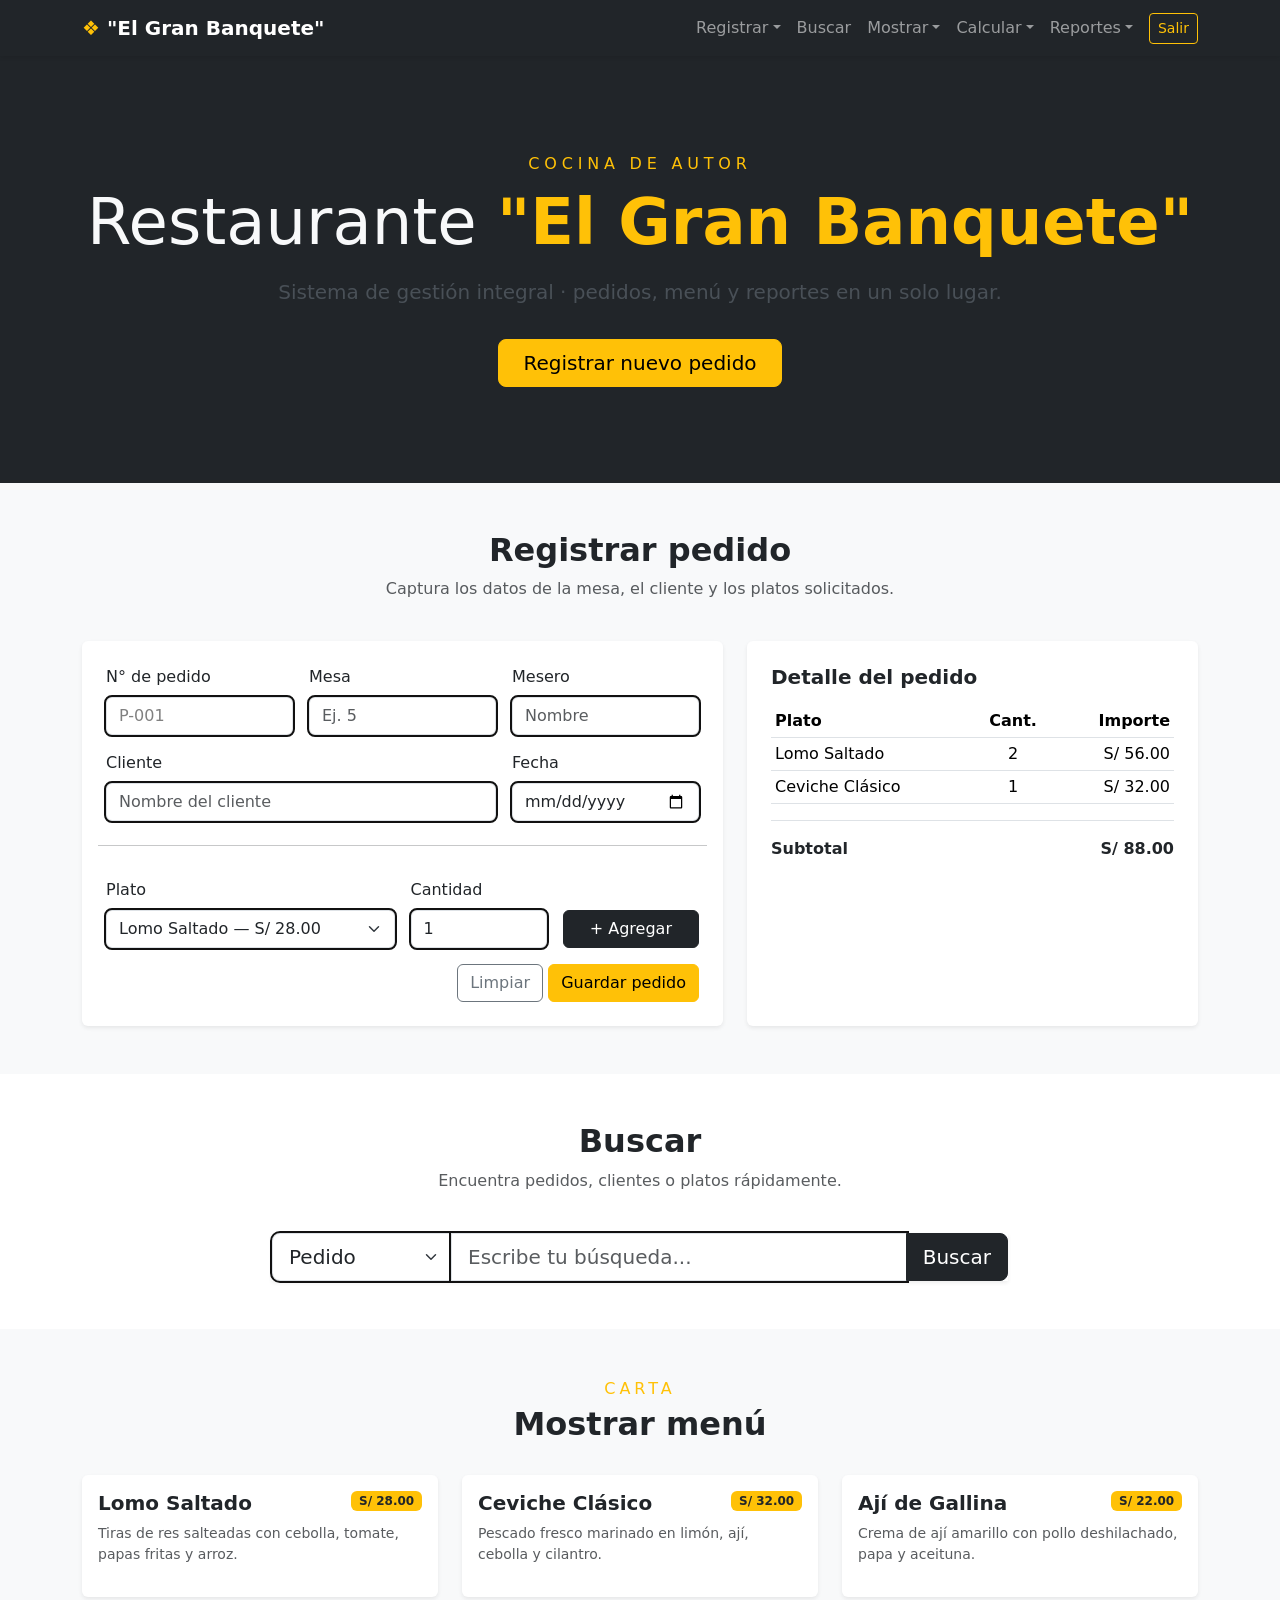
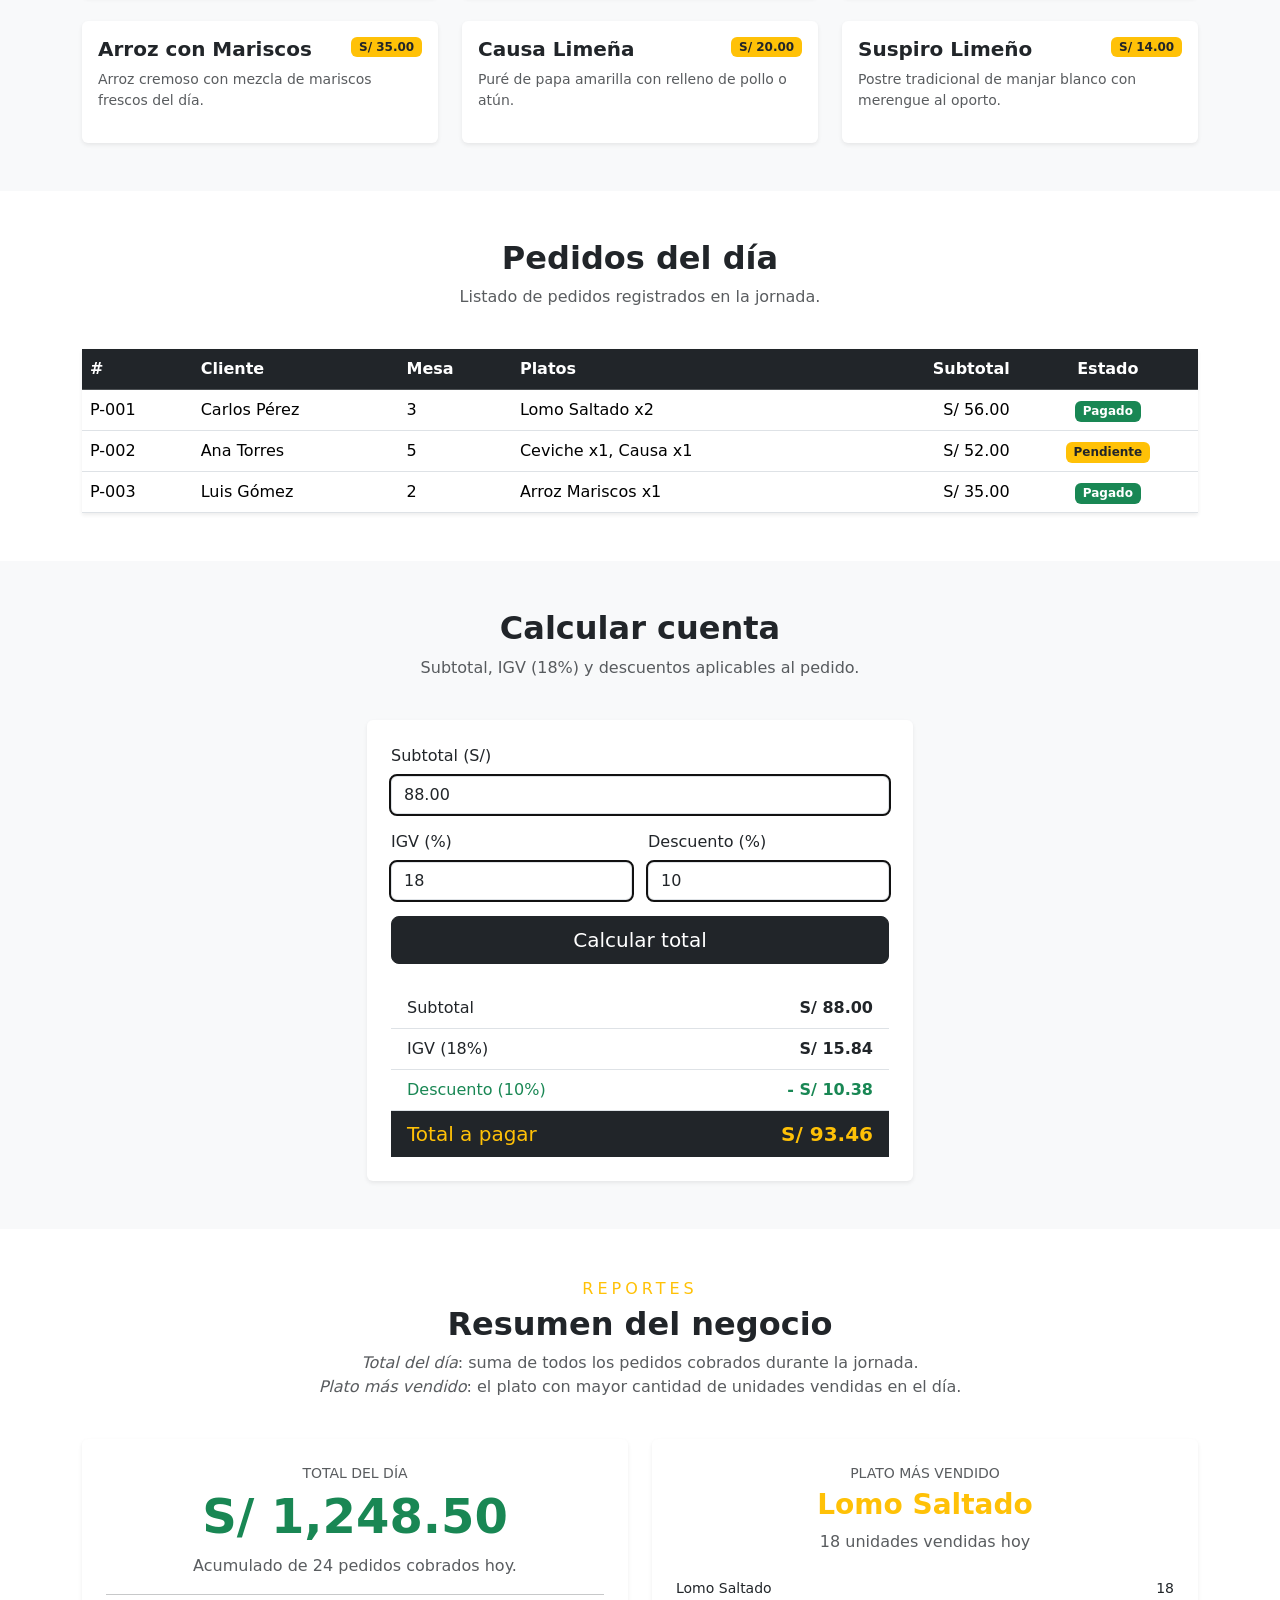
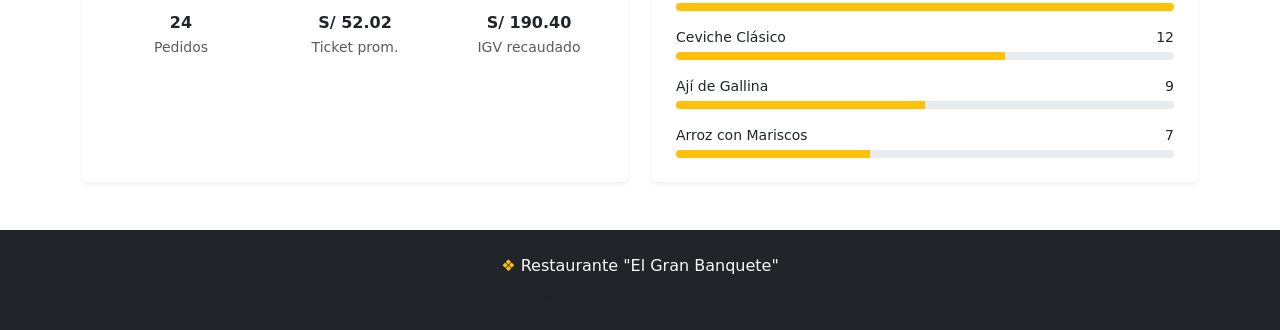
==== MainMenu/mainMenu.html @ 1d8148b4 "Main Menu" ====
<!doctype html>
<html lang="es">
<head>
  <link href="https://cdn.jsdelivr.net/npm/bootstrap@5.3.8/dist/css/bootstrap.min.css" rel="stylesheet" integrity="sha384-sRIl4kxILFvY47J16cr9ZwB07vP4J8+LH7qKQnuqkuIAvNWLzeN8tE5YBujZqJLB" crossorigin="anonymous">
  <script src="https://cdn.jsdelivr.net/npm/bootstrap@5.3.8/dist/js/bootstrap.bundle.min.js" integrity="sha384-FKyoEForCGlyvwx9Hj09JcYn3nv7wiPVlz7YYwJrWVcXK/BmnVDxM+D2scQbITxI" crossorigin="anonymous"></script>
  <meta charset="utf-8">
  <meta name="viewport" content="width=device-width, initial-scale=1">
  <title>Restaurante "El Gran Banquete" — Sistema de Gestión</title>
  <meta name="description" content="Sistema elegante de gestión para restaurante: pedidos, menú, subtotales, IGV, descuentos y reportes.">

  <link rel="stylesheet" href="styles.css">
</head>
<body>

  <!-- =========================================================
       NAVBAR PRINCIPAL — Menú con las 6 opciones del enunciado:
       Registrar · Buscar · Mostrar · Calcular · Reportes · Salir
       ========================================================= -->
  <nav class="navbar navbar-expand-lg navbar-dark bg-dark shadow-sm fixed-top">
    <div class="container">
      <a class="navbar-brand fw-bold" href="#inicio">
        <span class="text-warning">&#10070;</span> "El Gran Banquete"
      </a>
      <button class="navbar-toggler" type="button" data-bs-toggle="collapse" data-bs-target="#mainNav">
        <span class="navbar-toggler-icon"></span>
      </button>

      <div class="collapse navbar-collapse" id="mainNav">
        <ul class="navbar-nav ms-auto align-items-lg-center">

          <!-- 1. REGISTRAR -->
          <li class="nav-item dropdown">
            <a class="nav-link dropdown-toggle" href="#" data-bs-toggle="dropdown">Registrar</a>
            <ul class="dropdown-menu dropdown-menu-end">
              <li><a class="dropdown-item" href="#registrar-pedido">Registrar pedido</a></li>
              <li><a class="dropdown-item" href="#registrar-cliente">Registrar cliente</a></li>
              <li><a class="dropdown-item" href="#registrar-plato">Registrar plato</a></li>
            </ul>
          </li>

          <!-- 2. BUSCAR -->
          <li class="nav-item">
            <a class="nav-link" href="#buscar">Buscar</a>
          </li>

          <!-- 3. MOSTRAR -->
          <li class="nav-item dropdown">
            <a class="nav-link dropdown-toggle" href="#" data-bs-toggle="dropdown">Mostrar</a>
            <ul class="dropdown-menu dropdown-menu-end">
              <li><a class="dropdown-item" href="#menu">Mostrar menú</a></li>
              <li><a class="dropdown-item" href="#pedidos">Mostrar pedidos</a></li>
            </ul>
          </li>

          <!-- 4. CALCULAR -->
          <li class="nav-item dropdown">
            <a class="nav-link dropdown-toggle" href="#" data-bs-toggle="dropdown">Calcular</a>
            <ul class="dropdown-menu dropdown-menu-end">
              <li><a class="dropdown-item" href="#calcular">Subtotal</a></li>
              <li><a class="dropdown-item" href="#calcular">Aplicar IGV (18%)</a></li>
              <li><a class="dropdown-item" href="#calcular">Aplicar descuento</a></li>
            </ul>
          </li>

          <!-- 5. REPORTES -->
          <li class="nav-item dropdown">
            <a class="nav-link dropdown-toggle" href="#" data-bs-toggle="dropdown">Reportes</a>
            <ul class="dropdown-menu dropdown-menu-end">
              <li><a class="dropdown-item" href="#total-dia">Total del día</a></li>
              <li><a class="dropdown-item" href="#plato-vendido">Plato más vendido</a></li>
            </ul>
          </li>

          <!-- 6. SALIR -->
          <li class="nav-item ms-lg-2">
            <a class="btn btn-outline-warning btn-sm" href="#" data-bs-toggle="modal" data-bs-target="#modalSalir">Salir</a>
          </li>
        </ul>
      </div>
    </div>
  </nav>


  <!-- =========================================================
       HERO / PORTADA
       ========================================================= -->
  <header id="inicio" class="bg-dark text-light text-center py-5" style="margin-top:56px;">
    <div class="container py-5">
      <p class="text-warning text-uppercase mb-2" style="letter-spacing:.3em;">Cocina de autor</p>
      <h1 class="display-3 fw-light">Restaurante <span class="fw-bold text-warning">"El Gran Banquete"</span></h1>
      <p class="lead text-light-emphasis mt-3">Sistema de gestión integral · pedidos, menú y reportes en un solo lugar.</p>
      <a href="#registrar-pedido" class="btn btn-warning btn-lg mt-3 px-4">Registrar nuevo pedido</a>
    </div>
  </header>


  <!-- =========================================================
       MÓDULO: REGISTRAR PEDIDO
       ========================================================= -->
  <section id="registrar-pedido" class="py-5 bg-light">
    <div class="container">
      <div class="row mb-4">
        <div class="col-lg-8 mx-auto text-center">
          <h2 class="fw-bold">Registrar pedido</h2>
          <p class="text-muted">Captura los datos de la mesa, el cliente y los platos solicitados.</p>
        </div>
      </div>

      <div class="row g-4">
        <div class="col-lg-7">
          <div class="card shadow-sm border-0">
            <div class="card-body p-4">
              <form class="row g-3">
                <div class="col-md-4">
                  <label class="form-label">N° de pedido</label>
                  <input type="text" class="form-control" style="color:rgb(128, 128, 128)" value="P-001" readonly>
                </div>
                <div class="col-md-4">
                  <label class="form-label">Mesa</label>
                  <input type="number" class="form-control" placeholder="Ej. 5">
                </div>
                <div class="col-md-4">
                  <label class="form-label">Mesero</label>
                  <input type="text" class="form-control" placeholder="Nombre">
                </div>
                <div class="col-md-8">
                  <label class="form-label">Cliente</label>
                  <input type="text" class="form-control" placeholder="Nombre del cliente">
                </div>
                <div class="col-md-4">
                  <label class="form-label">Fecha</label>
                  <input type="date" class="form-control">
                </div>

                <hr class="mt-4">

                <div class="col-md-6">
                  <label class="form-label">Plato</label>
                  <select class="form-select">
                    <option>Lomo Saltado — S/ 28.00</option>
                    <option>Ají de Gallina — S/ 22.00</option>
                    <option>Ceviche Clásico — S/ 32.00</option>
                    <option>Arroz con Mariscos — S/ 35.00</option>
                  </select>
                </div>
                <div class="col-md-3">
                  <label class="form-label">Cantidad</label>
                  <input type="number" class="form-control" value="1" min="1">
                </div>
                <div class="col-md-3 d-flex align-items-end">
                  <button type="button" class="btn btn-dark w-100">+ Agregar</button>
                </div>

                <div class="col-12 text-end mt-3">
                  <button type="reset" class="btn btn-outline-secondary">Limpiar</button>
                  <button type="submit" class="btn btn-warning">Guardar pedido</button>
                </div>
              </form>
            </div>
          </div>
        </div>

        <div class="col-lg-5">
          <div class="card shadow-sm border-0 h-100">
            <div class="card-body p-4">
              <h5 class="fw-bold mb-3">Detalle del pedido</h5>
              <table class="table table-sm align-middle">
                <thead>
                  <tr><th>Plato</th><th class="text-center">Cant.</th><th class="text-end">Importe</th></tr>
                </thead>
                <tbody>
                  <tr><td>Lomo Saltado</td><td class="text-center">2</td><td class="text-end">S/ 56.00</td></tr>
                  <tr><td>Ceviche Clásico</td><td class="text-center">1</td><td class="text-end">S/ 32.00</td></tr>
                </tbody>
              </table>
              <div class="d-flex justify-content-between border-top pt-3">
                <span class="fw-semibold">Subtotal</span>
                <span class="fw-bold">S/ 88.00</span>
              </div>
            </div>
          </div>
        </div>
      </div>
    </div>
  </section>


  <!-- =========================================================
       MÓDULO: BUSCAR
       ========================================================= -->
  <section id="buscar" class="py-5">
    <div class="container">
      <div class="row mb-4">
        <div class="col-lg-8 mx-auto text-center">
          <h2 class="fw-bold">Buscar</h2>
          <p class="text-muted">Encuentra pedidos, clientes o platos rápidamente.</p>
        </div>
      </div>

      <div class="row justify-content-center">
        <div class="col-lg-8">
          <div class="input-group input-group-lg shadow-sm">
            <select class="form-select" style="max-width:180px;">
              <option>Pedido</option>
              <option>Cliente</option>
              <option>Plato</option>
            </select>
            <input type="text" class="form-control" placeholder="Escribe tu búsqueda...">
            <button class="btn btn-dark">Buscar</button>
          </div>
        </div>
      </div>
    </div>
  </section>


  <!-- =========================================================
       MÓDULO: MOSTRAR MENÚ
       ========================================================= -->
  <section id="menu" class="py-5 bg-light">
    <div class="container">
      <div class="row mb-4">
        <div class="col-lg-8 mx-auto text-center">
          <p class="text-warning text-uppercase mb-1" style="letter-spacing:.25em;">Carta</p>
          <h2 class="fw-bold">Mostrar menú</h2>
        </div>
      </div>

      <div class="row g-4">
        <div class="col-md-6 col-lg-4">
          <div class="card border-0 shadow-sm h-100">
            <div class="card-body">
              <div class="d-flex justify-content-between">
                <h5 class="fw-bold">Lomo Saltado</h5>
                <span class="badge bg-warning text-dark align-self-start">S/ 28.00</span>
              </div>
              <p class="text-muted small">Tiras de res salteadas con cebolla, tomate, papas fritas y arroz.</p>
            </div>
          </div>
        </div>
        <div class="col-md-6 col-lg-4">
          <div class="card border-0 shadow-sm h-100">
            <div class="card-body">
              <div class="d-flex justify-content-between">
                <h5 class="fw-bold">Ceviche Clásico</h5>
                <span class="badge bg-warning text-dark align-self-start">S/ 32.00</span>
              </div>
              <p class="text-muted small">Pescado fresco marinado en limón, ají, cebolla y cilantro.</p>
            </div>
          </div>
        </div>
        <div class="col-md-6 col-lg-4">
          <div class="card border-0 shadow-sm h-100">
            <div class="card-body">
              <div class="d-flex justify-content-between">
                <h5 class="fw-bold">Ají de Gallina</h5>
                <span class="badge bg-warning text-dark align-self-start">S/ 22.00</span>
              </div>
              <p class="text-muted small">Crema de ají amarillo con pollo deshilachado, papa y aceituna.</p>
            </div>
          </div>
        </div>
        <div class="col-md-6 col-lg-4">
          <div class="card border-0 shadow-sm h-100">
            <div class="card-body">
              <div class="d-flex justify-content-between">
                <h5 class="fw-bold">Arroz con Mariscos</h5>
                <span class="badge bg-warning text-dark align-self-start">S/ 35.00</span>
              </div>
              <p class="text-muted small">Arroz cremoso con mezcla de mariscos frescos del día.</p>
            </div>
          </div>
        </div>
        <div class="col-md-6 col-lg-4">
          <div class="card border-0 shadow-sm h-100">
            <div class="card-body">
              <div class="d-flex justify-content-between">
                <h5 class="fw-bold">Causa Limeña</h5>
                <span class="badge bg-warning text-dark align-self-start">S/ 20.00</span>
              </div>
              <p class="text-muted small">Puré de papa amarilla con relleno de pollo o atún.</p>
            </div>
          </div>
        </div>
        <div class="col-md-6 col-lg-4">
          <div class="card border-0 shadow-sm h-100">
            <div class="card-body">
              <div class="d-flex justify-content-between">
                <h5 class="fw-bold">Suspiro Limeño</h5>
                <span class="badge bg-warning text-dark align-self-start">S/ 14.00</span>
              </div>
              <p class="text-muted small">Postre tradicional de manjar blanco con merengue al oporto.</p>
            </div>
          </div>
        </div>
      </div>
    </div>
  </section>


  <!-- =========================================================
       MÓDULO: MOSTRAR PEDIDOS DEL DÍA
       ========================================================= -->
  <section id="pedidos" class="py-5">
    <div class="container">
      <div class="row mb-4">
        <div class="col-lg-8 mx-auto text-center">
          <h2 class="fw-bold">Pedidos del día</h2>
          <p class="text-muted">Listado de pedidos registrados en la jornada.</p>
        </div>
      </div>

      <div class="table-responsive shadow-sm">
        <table class="table table-hover align-middle bg-white mb-0">
          <thead class="table-dark">
            <tr>
              <th>#</th><th>Cliente</th><th>Mesa</th><th>Platos</th>
              <th class="text-end">Subtotal</th><th class="text-center">Estado</th>
            </tr>
          </thead>
          <tbody>
            <tr><td>P-001</td><td>Carlos Pérez</td><td>3</td><td>Lomo Saltado x2</td><td class="text-end">S/ 56.00</td><td class="text-center"><span class="badge bg-success">Pagado</span></td></tr>
            <tr><td>P-002</td><td>Ana Torres</td><td>5</td><td>Ceviche x1, Causa x1</td><td class="text-end">S/ 52.00</td><td class="text-center"><span class="badge bg-warning text-dark">Pendiente</span></td></tr>
            <tr><td>P-003</td><td>Luis Gómez</td><td>2</td><td>Arroz Mariscos x1</td><td class="text-end">S/ 35.00</td><td class="text-center"><span class="badge bg-success">Pagado</span></td></tr>
          </tbody>
        </table>
      </div>
    </div>
  </section>


  <!-- =========================================================
       MÓDULO: CALCULAR (subtotal, IGV, descuento, total)
       ========================================================= -->
  <section id="calcular" class="py-5 bg-light">
    <div class="container">
      <div class="row mb-4">
        <div class="col-lg-8 mx-auto text-center">
          <h2 class="fw-bold">Calcular cuenta</h2>
          <p class="text-muted">Subtotal, IGV (18%) y descuentos aplicables al pedido.</p>
        </div>
      </div>

      <div class="row justify-content-center">
        <div class="col-lg-6">
          <div class="card border-0 shadow-sm">
            <div class="card-body p-4">
              <form class="row g-3">
                <div class="col-12">
                  <label class="form-label">Subtotal (S/)</label>
                  <input type="number" class="form-control" value="88.00" step="0.01">
                </div>
                <div class="col-md-6">
                  <label class="form-label">IGV (%)</label>
                  <input type="number" class="form-control" value="18">
                </div>
                <div class="col-md-6">
                  <label class="form-label">Descuento (%)</label>
                  <input type="number" class="form-control" value="10">
                </div>
                <div class="col-12 d-grid">
                  <button type="button" class="btn btn-dark btn-lg">Calcular total</button>
                </div>
              </form>

              <ul class="list-group list-group-flush mt-4">
                <li class="list-group-item d-flex justify-content-between"><span>Subtotal</span><strong>S/ 88.00</strong></li>
                <li class="list-group-item d-flex justify-content-between"><span>IGV (18%)</span><strong>S/ 15.84</strong></li>
                <li class="list-group-item d-flex justify-content-between text-success"><span>Descuento (10%)</span><strong>- S/ 10.38</strong></li>
                <li class="list-group-item d-flex justify-content-between bg-dark text-warning fs-5"><span>Total a pagar</span><strong>S/ 93.46</strong></li>
              </ul>
            </div>
          </div>
        </div>
      </div>
    </div>
  </section>


  <!-- =========================================================
       MÓDULO: REPORTES — Total del día y Plato más vendido
       (lo que el profe pidió y no entendías bien)
       ========================================================= -->
  <section id="reportes" class="py-5">
    <div class="container">
      <div class="row mb-4">
        <div class="col-lg-8 mx-auto text-center">
          <p class="text-warning text-uppercase mb-1" style="letter-spacing:.25em;">Reportes</p>
          <h2 class="fw-bold">Resumen del negocio</h2>
          <p class="text-muted">
            <em>Total del día</em>: suma de todos los pedidos cobrados durante la jornada.<br>
            <em>Plato más vendido</em>: el plato con mayor cantidad de unidades vendidas en el día.
          </p>
        </div>
      </div>

      <div class="row g-4">
        <!-- TOTAL DEL DÍA -->
        <div id="total-dia" class="col-md-6">
          <div class="card border-0 shadow-sm h-100">
            <div class="card-body p-4 text-center">
              <p class="text-uppercase text-muted small mb-1">Total del día</p>
              <h2 class="display-5 fw-bold text-success">S/ 1,248.50</h2>
              <p class="text-muted">Acumulado de 24 pedidos cobrados hoy.</p>
              <hr>
              <div class="row text-center">
                <div class="col"><div class="fw-bold">24</div><small class="text-muted">Pedidos</small></div>
                <div class="col"><div class="fw-bold">S/ 52.02</div><small class="text-muted">Ticket prom.</small></div>
                <div class="col"><div class="fw-bold">S/ 190.40</div><small class="text-muted">IGV recaudado</small></div>
              </div>
            </div>
          </div>
        </div>

        <!-- PLATO MÁS VENDIDO -->
        <div id="plato-vendido" class="col-md-6">
          <div class="card border-0 shadow-sm h-100">
            <div class="card-body p-4">
              <p class="text-uppercase text-muted small mb-1 text-center">Plato más vendido</p>
              <h3 class="fw-bold text-center text-warning">Lomo Saltado</h3>
              <p class="text-center text-muted">18 unidades vendidas hoy</p>

              <p class="small mb-1 mt-4">Lomo Saltado <span class="float-end">18</span></p>
              <div class="progress mb-3" style="height:8px;"><div class="progress-bar bg-warning" style="width:100%"></div></div>

              <p class="small mb-1">Ceviche Clásico <span class="float-end">12</span></p>
              <div class="progress mb-3" style="height:8px;"><div class="progress-bar bg-warning" style="width:66%"></div></div>

              <p class="small mb-1">Ají de Gallina <span class="float-end">9</span></p>
              <div class="progress mb-3" style="height:8px;"><div class="progress-bar bg-warning" style="width:50%"></div></div>

              <p class="small mb-1">Arroz con Mariscos <span class="float-end">7</span></p>
              <div class="progress" style="height:8px;"><div class="progress-bar bg-warning" style="width:39%"></div></div>
            </div>
          </div>
        </div>
      </div>
    </div>
  </section>


  <!-- =========================================================
       MODAL: SALIR
       ========================================================= -->
  <div class="modal fade" id="modalSalir" tabindex="-1">
    <div class="modal-dialog modal-dialog-centered">
      <div class="modal-content">
        <div class="modal-header">
          <h5 class="modal-title">Cerrar sesión</h5>
          <button type="button" class="btn-close" data-bs-dismiss="modal"></button>
        </div>
        <div class="modal-body">¿Estás seguro de que deseas salir del sistema?</div>
        <div class="modal-footer">
          <button type="button" class="btn btn-secondary" data-bs-dismiss="modal">Cancelar</button>
          <button type="button" class="btn btn-warning">Salir</button>
        </div>
      </div>
    </div>
  </div>


  <!-- =========================================================
       FOOTER
       ========================================================= -->
  <footer class="bg-dark text-light py-4 text-center">
    <div class="container">
      <p class="mb-1"><span class="text-warning">&#10070;</span> Restaurante "El Gran Banquete"</p>
      <small class="text-muted">Sistema de gestión &copy; 2026 — Todos los derechos reservados.</small>
    </div>
  </footer>

</body>
</html>
---- MainMenu/styles.css ----
input, select {
    outline: 2px solid #111;
    
}
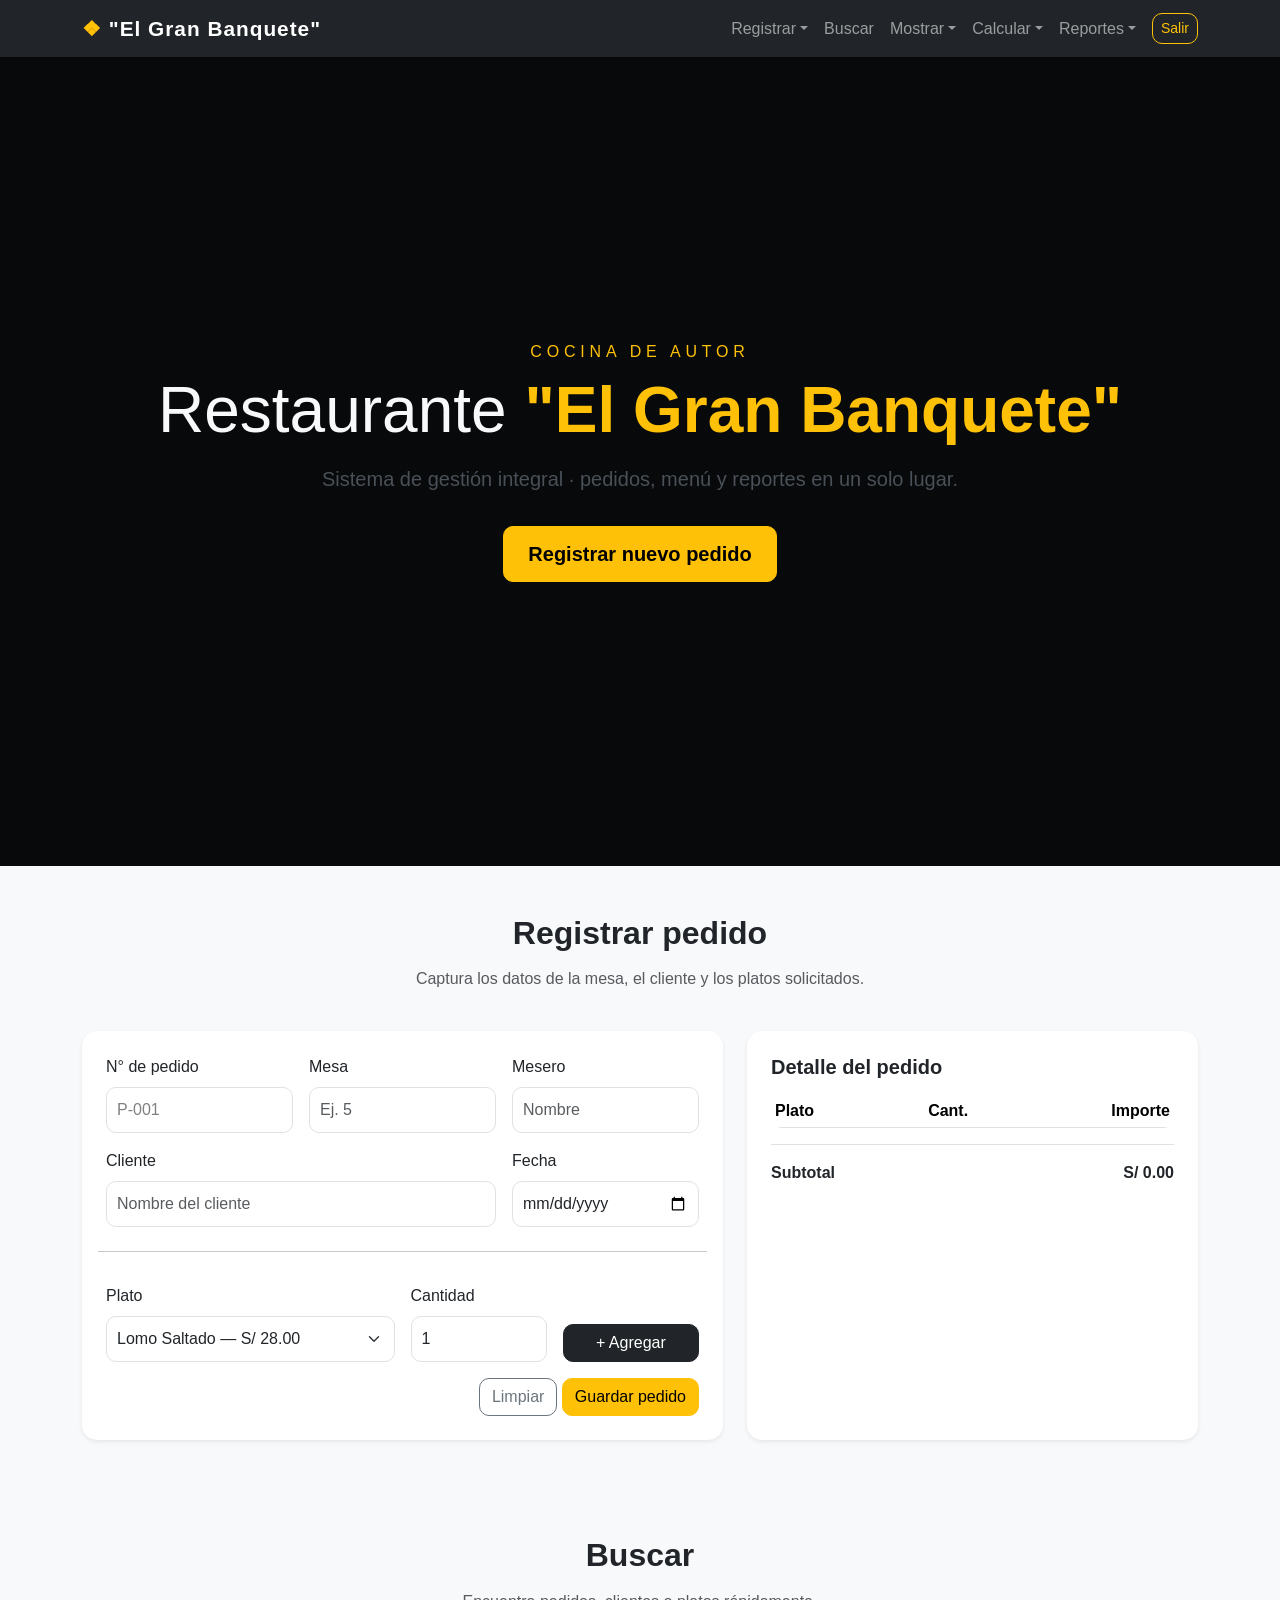
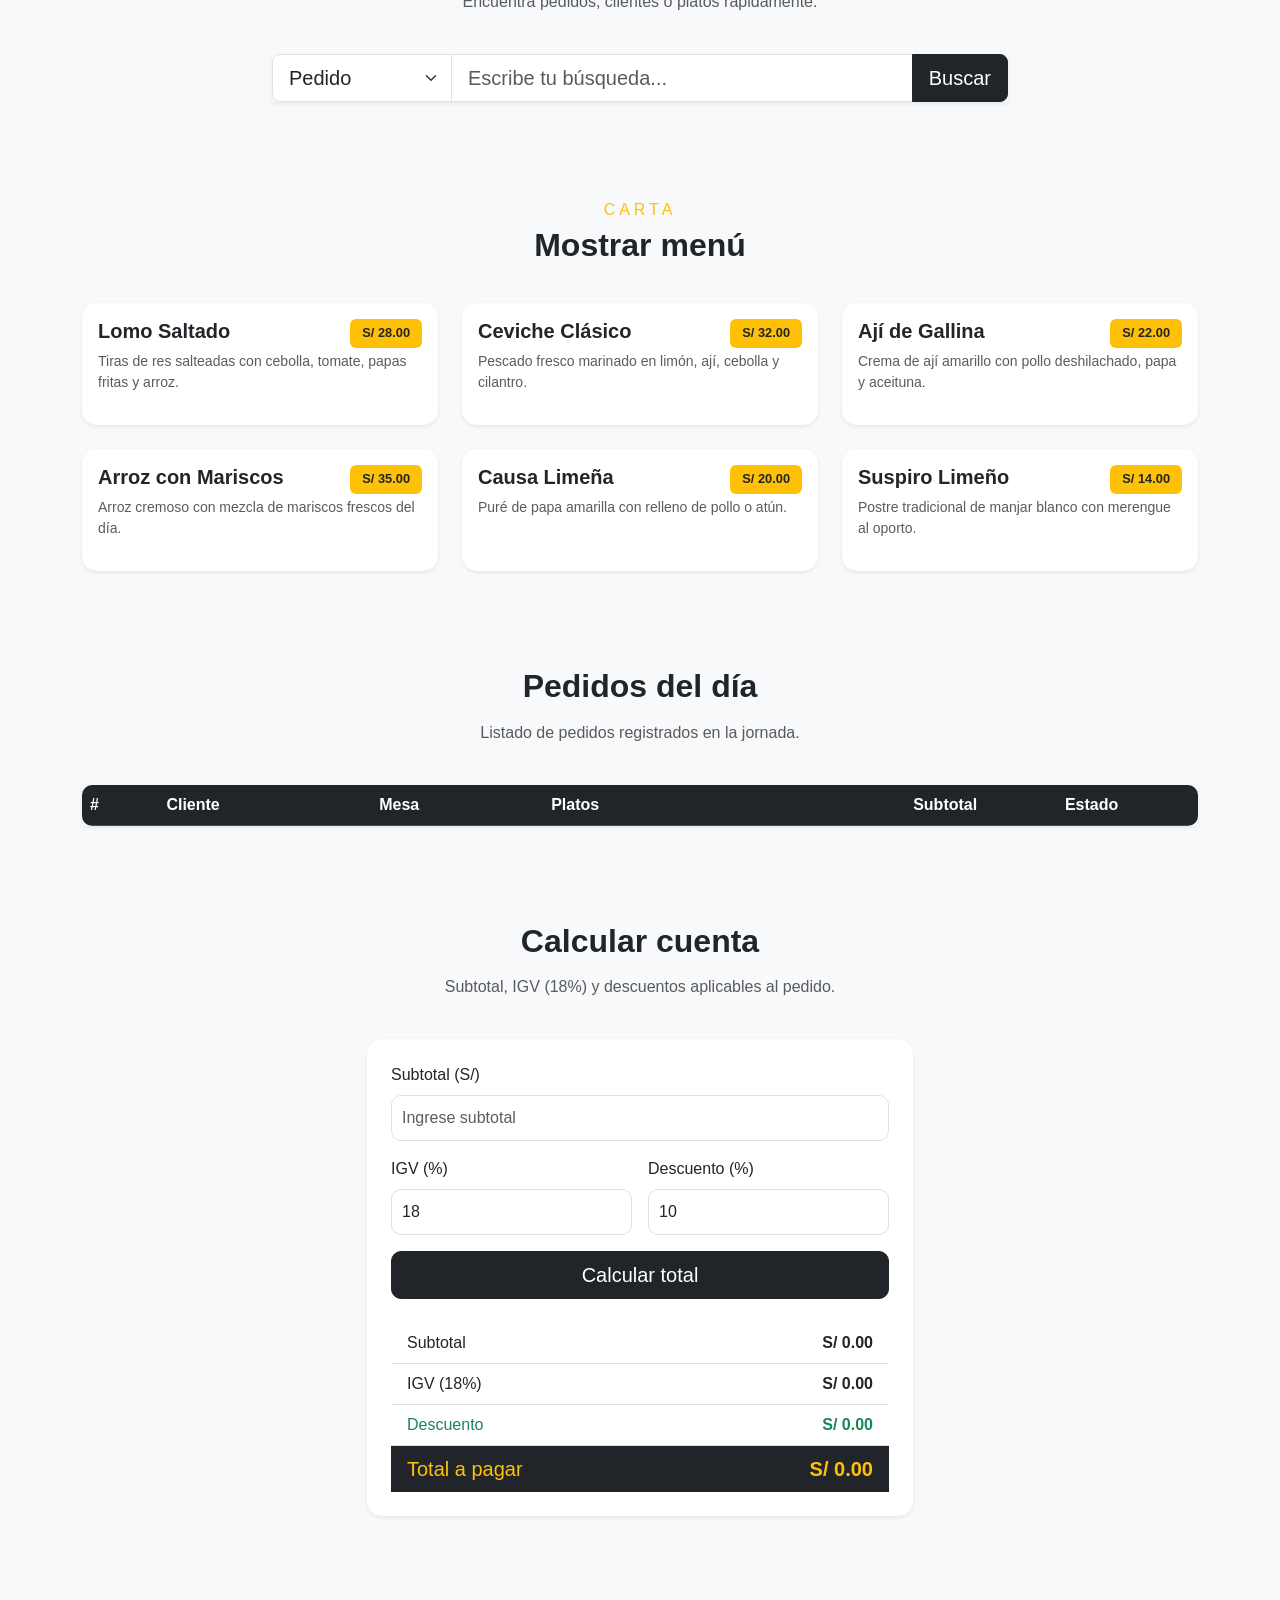
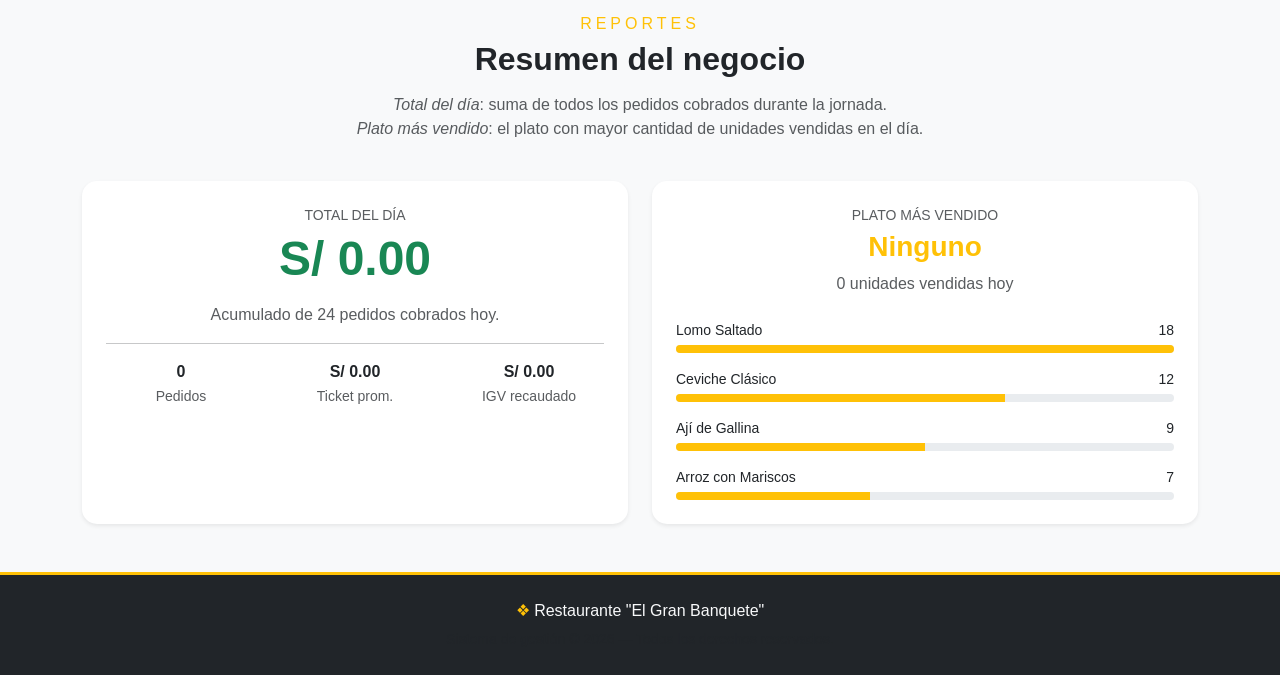
==== commit 5b9b038c: "js funcional (primera parte)" ====
--- a/MainMenu/mainMenu.html
+++ b/MainMenu/mainMenu.html
@@ -1,15 +1,21 @@
 <!doctype html>
 <html lang="es">
+
 <head>
-  <link href="https://cdn.jsdelivr.net/npm/bootstrap@5.3.8/dist/css/bootstrap.min.css" rel="stylesheet" integrity="sha384-sRIl4kxILFvY47J16cr9ZwB07vP4J8+LH7qKQnuqkuIAvNWLzeN8tE5YBujZqJLB" crossorigin="anonymous">
-  <script src="https://cdn.jsdelivr.net/npm/bootstrap@5.3.8/dist/js/bootstrap.bundle.min.js" integrity="sha384-FKyoEForCGlyvwx9Hj09JcYn3nv7wiPVlz7YYwJrWVcXK/BmnVDxM+D2scQbITxI" crossorigin="anonymous"></script>
+  <link href="https://cdn.jsdelivr.net/npm/bootstrap@5.3.8/dist/css/bootstrap.min.css" rel="stylesheet"
+    integrity="sha384-sRIl4kxILFvY47J16cr9ZwB07vP4J8+LH7qKQnuqkuIAvNWLzeN8tE5YBujZqJLB" crossorigin="anonymous">
+  <script src="https://cdn.jsdelivr.net/npm/bootstrap@5.3.8/dist/js/bootstrap.bundle.min.js"
+    integrity="sha384-FKyoEForCGlyvwx9Hj09JcYn3nv7wiPVlz7YYwJrWVcXK/BmnVDxM+D2scQbITxI"
+    crossorigin="anonymous"></script>
   <meta charset="utf-8">
   <meta name="viewport" content="width=device-width, initial-scale=1">
   <title>Restaurante "El Gran Banquete" — Sistema de Gestión</title>
-  <meta name="description" content="Sistema elegante de gestión para restaurante: pedidos, menú, subtotales, IGV, descuentos y reportes.">
+  <meta name="description"
+    content="Sistema elegante de gestión para restaurante: pedidos, menú, subtotales, IGV, descuentos y reportes.">
 
   <link rel="stylesheet" href="styles.css">
 </head>
+
 <body>
 
   <!-- =========================================================
@@ -73,7 +79,8 @@
 
           <!-- 6. SALIR -->
           <li class="nav-item ms-lg-2">
-            <a class="btn btn-outline-warning btn-sm" href="#" data-bs-toggle="modal" data-bs-target="#modalSalir">Salir</a>
+            <a class="btn btn-outline-warning btn-sm" href="#" data-bs-toggle="modal"
+              data-bs-target="#modalSalir">Salir</a>
           </li>
         </ul>
       </div>
@@ -84,11 +91,12 @@
   <!-- =========================================================
        HERO / PORTADA
        ========================================================= -->
-  <header id="inicio" class="bg-dark text-light text-center py-5" style="margin-top:56px;">
+  <header id="inicio" class="hero-section bg-dark text-light text-center py-5">
     <div class="container py-5">
-      <p class="text-warning text-uppercase mb-2" style="letter-spacing:.3em;">Cocina de autor</p>
+      <p class="text-warning text-uppercase mb-2 titulo-separado">Cocina de autor</p>
       <h1 class="display-3 fw-light">Restaurante <span class="fw-bold text-warning">"El Gran Banquete"</span></h1>
-      <p class="lead text-light-emphasis mt-3">Sistema de gestión integral · pedidos, menú y reportes en un solo lugar.</p>
+      <p class="lead text-light-emphasis mt-3">Sistema de gestión integral · pedidos, menú y reportes en un solo lugar.
+      </p>
       <a href="#registrar-pedido" class="btn btn-warning btn-lg mt-3 px-4">Registrar nuevo pedido</a>
     </div>
   </header>
@@ -113,11 +121,11 @@
               <form class="row g-3">
                 <div class="col-md-4">
                   <label class="form-label">N° de pedido</label>
-                  <input type="text" class="form-control" style="color:rgb(128, 128, 128)" value="P-001" readonly>
+                  <input type="text" class="form-control pedido-color" value="P-001" readonly>
                 </div>
                 <div class="col-md-4">
                   <label class="form-label">Mesa</label>
-                  <input type="number" class="form-control" placeholder="Ej. 5">
+                  <input type="number" id="mesa" class="form-control" placeholder="Ej. 5">
                 </div>
                 <div class="col-md-4">
                   <label class="form-label">Mesero</label>
@@ -125,7 +133,7 @@
                 </div>
                 <div class="col-md-8">
                   <label class="form-label">Cliente</label>
-                  <input type="text" class="form-control" placeholder="Nombre del cliente">
+                  <input type="text" class="form-control" id="cliente" placeholder="Nombre del cliente">
                 </div>
                 <div class="col-md-4">
                   <label class="form-label">Fecha</label>
@@ -136,24 +144,26 @@
 
                 <div class="col-md-6">
                   <label class="form-label">Plato</label>
-                  <select class="form-select">
-                    <option>Lomo Saltado — S/ 28.00</option>
-                    <option>Ají de Gallina — S/ 22.00</option>
-                    <option>Ceviche Clásico — S/ 32.00</option>
-                    <option>Arroz con Mariscos — S/ 35.00</option>
+                  <select class="form-select" id="plato">
+                    <option value="Lomo Saltado">Lomo Saltado — S/ 28.00</option>
+                    <option value="Ají de Gallina">Ají de Gallina — S/ 22.00</option>
+                    <option value="Ceviche Clásico">Ceviche Clásico — S/ 32.00</option>
+                    <option value="Arroz con Mariscos">Arroz con Mariscos — S/ 35.00</option>
                   </select>
                 </div>
                 <div class="col-md-3">
                   <label class="form-label">Cantidad</label>
-                  <input type="number" class="form-control" value="1" min="1">
+                  <input type="number" class="form-control" id="cantidad" value="1" min="1">
                 </div>
                 <div class="col-md-3 d-flex align-items-end">
-                  <button type="button" class="btn btn-dark w-100">+ Agregar</button>
+                  <button type="button" id="btnAgregar" class="btn btn-dark w-100">
+                    + Agregar
+                  </button>
                 </div>
 
                 <div class="col-12 text-end mt-3">
                   <button type="reset" class="btn btn-outline-secondary">Limpiar</button>
-                  <button type="submit" class="btn btn-warning">Guardar pedido</button>
+                  <button type="button" id="btnGuardar" class="btn btn-warning">Guardar pedido</button>
                 </div>
               </form>
             </div>
@@ -166,16 +176,19 @@
               <h5 class="fw-bold mb-3">Detalle del pedido</h5>
               <table class="table table-sm align-middle">
                 <thead>
-                  <tr><th>Plato</th><th class="text-center">Cant.</th><th class="text-end">Importe</th></tr>
+                  <tr>
+                    <th>Plato</th>
+                    <th class="text-center">Cant.</th>
+                    <th class="text-end">Importe</th>
+                  </tr>
                 </thead>
-                <tbody>
-                  <tr><td>Lomo Saltado</td><td class="text-center">2</td><td class="text-end">S/ 56.00</td></tr>
-                  <tr><td>Ceviche Clásico</td><td class="text-center">1</td><td class="text-end">S/ 32.00</td></tr>
+                <tbody id="detallePedido">
+
                 </tbody>
               </table>
               <div class="d-flex justify-content-between border-top pt-3">
                 <span class="fw-semibold">Subtotal</span>
-                <span class="fw-bold">S/ 88.00</span>
+                <span class="fw-bold" id="subtotalDetalle">S/ 0.00</span>
               </div>
             </div>
           </div>
@@ -200,13 +213,18 @@
       <div class="row justify-content-center">
         <div class="col-lg-8">
           <div class="input-group input-group-lg shadow-sm">
-            <select class="form-select" style="max-width:180px;">
-              <option>Pedido</option>
-              <option>Cliente</option>
-              <option>Plato</option>
+
+            <select class="form-select busqueda-select" id="tipoBusqueda">
+              <option value="Pedido">Pedido</option>
+              <option value="Cliente">Cliente</option>
+              <option value="Plato">Plato</option>
             </select>
-            <input type="text" class="form-control" placeholder="Escribe tu búsqueda...">
-            <button class="btn btn-dark">Buscar</button>
+
+            <input type="text" class="form-control" id="inputBuscar" placeholder="Escribe tu búsqueda...">
+
+            <button class="btn btn-dark" id="btnBuscar">
+              Buscar
+            </button>
           </div>
         </div>
       </div>
@@ -221,7 +239,7 @@
     <div class="container">
       <div class="row mb-4">
         <div class="col-lg-8 mx-auto text-center">
-          <p class="text-warning text-uppercase mb-1" style="letter-spacing:.25em;">Carta</p>
+          <p class="text-warning text-uppercase mb-1 reporte-spacing">Carta</p>
           <h2 class="fw-bold">Mostrar menú</h2>
         </div>
       </div>
@@ -314,14 +332,16 @@
         <table class="table table-hover align-middle bg-white mb-0">
           <thead class="table-dark">
             <tr>
-              <th>#</th><th>Cliente</th><th>Mesa</th><th>Platos</th>
-              <th class="text-end">Subtotal</th><th class="text-center">Estado</th>
+              <th>#</th>
+              <th>Cliente</th>
+              <th>Mesa</th>
+              <th>Platos</th>
+              <th class="text-end">Subtotal</th>
+              <th class="text-center">Estado</th>
             </tr>
           </thead>
-          <tbody>
-            <tr><td>P-001</td><td>Carlos Pérez</td><td>3</td><td>Lomo Saltado x2</td><td class="text-end">S/ 56.00</td><td class="text-center"><span class="badge bg-success">Pagado</span></td></tr>
-            <tr><td>P-002</td><td>Ana Torres</td><td>5</td><td>Ceviche x1, Causa x1</td><td class="text-end">S/ 52.00</td><td class="text-center"><span class="badge bg-warning text-dark">Pendiente</span></td></tr>
-            <tr><td>P-003</td><td>Luis Gómez</td><td>2</td><td>Arroz Mariscos x1</td><td class="text-end">S/ 35.00</td><td class="text-center"><span class="badge bg-success">Pagado</span></td></tr>
+          <tbody id="tablaPedidos">
+
           </tbody>
         </table>
       </div>
@@ -346,28 +366,72 @@
           <div class="card border-0 shadow-sm">
             <div class="card-body p-4">
               <form class="row g-3">
+
                 <div class="col-12">
                   <label class="form-label">Subtotal (S/)</label>
-                  <input type="number" class="form-control" value="88.00" step="0.01">
-                </div>
+
+                  <input type="number" class="form-control" id="subtotalInput" placeholder="Ingrese subtotal"
+                    step="0.01">
+                </div>
+
                 <div class="col-md-6">
                   <label class="form-label">IGV (%)</label>
-                  <input type="number" class="form-control" value="18">
-                </div>
+
+                  <input type="number" class="form-control" id="igvInput" value="18" readonly>
+                </div>
+
                 <div class="col-md-6">
                   <label class="form-label">Descuento (%)</label>
-                  <input type="number" class="form-control" value="10">
-                </div>
+
+                  <input type="number" class="form-control" id="descuentoInput" value="10" min="0" max="100" step="1">
+                </div>
+
                 <div class="col-12 d-grid">
-                  <button type="button" class="btn btn-dark btn-lg">Calcular total</button>
-                </div>
+                  <button type="button" class="btn btn-dark btn-lg" id="btnCalcular">
+
+                    Calcular total
+
+                  </button>
+                </div>
+
               </form>
 
               <ul class="list-group list-group-flush mt-4">
-                <li class="list-group-item d-flex justify-content-between"><span>Subtotal</span><strong>S/ 88.00</strong></li>
-                <li class="list-group-item d-flex justify-content-between"><span>IGV (18%)</span><strong>S/ 15.84</strong></li>
-                <li class="list-group-item d-flex justify-content-between text-success"><span>Descuento (10%)</span><strong>- S/ 10.38</strong></li>
-                <li class="list-group-item d-flex justify-content-between bg-dark text-warning fs-5"><span>Total a pagar</span><strong>S/ 93.46</strong></li>
+
+                <li class="list-group-item d-flex justify-content-between">
+                  <span>Subtotal</span>
+
+                  <strong id="resultadoSubtotal">
+                    S/ 0.00
+                  </strong>
+                </li>
+
+                <li class="list-group-item d-flex justify-content-between">
+                  <span>IGV (18%)</span>
+
+                  <strong id="resultadoIGV">
+                    S/ 0.00
+                  </strong>
+                </li>
+
+                <li class="list-group-item d-flex justify-content-between text-success">
+                  <span>Descuento</span>
+
+                  <strong id="resultadoDescuento">
+                    S/ 0.00
+                  </strong>
+                </li>
+
+                <li class="list-group-item d-flex justify-content-between bg-dark text-warning fs-5">
+
+                  <span>Total a pagar</span>
+
+                  <strong id="resultadoTotal">
+                    S/ 0.00
+                  </strong>
+
+                </li>
+
               </ul>
             </div>
           </div>
@@ -385,7 +449,7 @@
     <div class="container">
       <div class="row mb-4">
         <div class="col-lg-8 mx-auto text-center">
-          <p class="text-warning text-uppercase mb-1" style="letter-spacing:.25em;">Reportes</p>
+          <p class="text-warning text-uppercase mb-1 texto-reportes">Reportes</p>
           <h2 class="fw-bold">Resumen del negocio</h2>
           <p class="text-muted">
             <em>Total del día</em>: suma de todos los pedidos cobrados durante la jornada.<br>
@@ -400,13 +464,52 @@
           <div class="card border-0 shadow-sm h-100">
             <div class="card-body p-4 text-center">
               <p class="text-uppercase text-muted small mb-1">Total del día</p>
-              <h2 class="display-5 fw-bold text-success">S/ 1,248.50</h2>
+              <h2 class="display-5 fw-bold text-success" id="totalDia">S/ 0.00</h2>
               <p class="text-muted">Acumulado de 24 pedidos cobrados hoy.</p>
               <hr>
               <div class="row text-center">
-                <div class="col"><div class="fw-bold">24</div><small class="text-muted">Pedidos</small></div>
-                <div class="col"><div class="fw-bold">S/ 52.02</div><small class="text-muted">Ticket prom.</small></div>
-                <div class="col"><div class="fw-bold">S/ 190.40</div><small class="text-muted">IGV recaudado</small></div>
+                <div class="col">
+
+                  <div class="fw-bold" id="cantidadPedidos">
+                    0
+                  </div>
+
+                  <small class="text-muted">
+                    Pedidos
+                  </small>
+
+                </div>
+
+
+
+
+
+
+
+
+                <div class="col">
+
+                  <div class="fw-bold" id="ticketPromedio">
+                    S/ 0.00
+                  </div>
+
+                  <small class="text-muted">
+                    Ticket prom.
+                  </small>
+
+                </div>
+
+                <div class="col">
+
+                  <div class="fw-bold" id="igvRecaudado">
+                    S/ 0.00
+                  </div>
+
+                  <small class="text-muted">
+                    IGV recaudado
+                  </small>
+
+                </div>
               </div>
             </div>
           </div>
@@ -416,21 +519,55 @@
         <div id="plato-vendido" class="col-md-6">
           <div class="card border-0 shadow-sm h-100">
             <div class="card-body p-4">
-              <p class="text-uppercase text-muted small mb-1 text-center">Plato más vendido</p>
-              <h3 class="fw-bold text-center text-warning">Lomo Saltado</h3>
-              <p class="text-center text-muted">18 unidades vendidas hoy</p>
-
-              <p class="small mb-1 mt-4">Lomo Saltado <span class="float-end">18</span></p>
-              <div class="progress mb-3" style="height:8px;"><div class="progress-bar bg-warning" style="width:100%"></div></div>
-
-              <p class="small mb-1">Ceviche Clásico <span class="float-end">12</span></p>
-              <div class="progress mb-3" style="height:8px;"><div class="progress-bar bg-warning" style="width:66%"></div></div>
-
-              <p class="small mb-1">Ají de Gallina <span class="float-end">9</span></p>
-              <div class="progress mb-3" style="height:8px;"><div class="progress-bar bg-warning" style="width:50%"></div></div>
-
-              <p class="small mb-1">Arroz con Mariscos <span class="float-end">7</span></p>
-              <div class="progress" style="height:8px;"><div class="progress-bar bg-warning" style="width:39%"></div></div>
+
+              <p class="text-uppercase text-muted small mb-1 text-center">
+                Plato más vendido
+              </p>
+
+              <h3 class="fw-bold text-center text-warning" id="platoTop">
+                Ninguno
+              </h3>
+
+              <p class="text-center text-muted" id="cantidadTop">
+                0 unidades vendidas hoy
+              </p>
+
+              <p class="small mb-1 mt-4">
+                Lomo Saltado
+                <span class="float-end">18</span>
+              </p>
+
+              <div class="progress mb-3 progress-altura">
+                <div class="progress-bar bg-warning barra-100"></div>
+              </div>
+
+              <p class="small mb-1">
+                Ceviche Clásico
+                <span class="float-end">12</span>
+              </p>
+
+              <div class="progress mb-3 progress-altura">
+                <div class="progress-bar bg-warning barra-66"></div>
+              </div>
+
+              <p class="small mb-1">
+                Ají de Gallina
+                <span class="float-end">9</span>
+              </p>
+
+              <div class="progress mb-3 progress-altura">
+                <div class="progress-bar bg-warning barra-50"></div>
+              </div>
+
+              <p class="small mb-1">
+                Arroz con Mariscos
+                <span class="float-end">7</span>
+              </p>
+
+              <div class="progress progress-altura">
+                <div class="progress-bar bg-warning barra-39"></div>
+              </div>
+
             </div>
           </div>
         </div>
@@ -469,5 +606,7 @@
     </div>
   </footer>
 
+  <script src="script.js"></script>
 </body>
-</html>
+
+</html>
--- a/MainMenu/styles.css
+++ b/MainMenu/styles.css
@@ -1,4 +1,231 @@
-input, select {
-    outline: 2px solid #111;
-    
-}
+/* =========================================================
+   ESTILOS GENERALES
+========================================================= */
+
+body {
+    font-family: Arial, Helvetica, sans-serif;
+    background-color: #f8f9fa;
+    scroll-behavior: smooth;
+}
+
+/* =========================================================
+   NAVBAR
+========================================================= */
+
+.navbar-brand {
+    font-size: 1.3rem;
+    letter-spacing: 1px;
+}
+
+.nav-link {
+    transition: 0.3s;
+}
+
+.nav-link:hover {
+    color: #ffc107 !important;
+}
+
+/* =========================================================
+   HERO / PORTADA
+========================================================= */
+
+header {
+    background: linear-gradient(rgba(0, 0, 0, 0.75),
+            rgba(0, 0, 0, 0.75)),
+        url("https://images.unsplash.com/photo-1517248135467-4c7edcad34c4?q=80&w=1400&auto=format&fit=crop") center/cover;
+    min-height: 90vh;
+    display: flex;
+    align-items: center;
+}
+
+header h1 {
+    font-size: 3.5rem;
+}
+
+header .btn-warning {
+    padding: 12px 30px;
+    font-weight: bold;
+    transition: 0.3s;
+}
+
+header .btn-warning:hover {
+    transform: scale(1.05);
+}
+
+/* =========================================================
+   SECCIONES
+========================================================= */
+
+section {
+    padding-top: 80px;
+    padding-bottom: 80px;
+}
+
+section h2 {
+    margin-bottom: 15px;
+}
+
+/* =========================================================
+   CARDS
+========================================================= */
+
+.card {
+    border-radius: 15px;
+    transition: 0.3s;
+}
+
+.card:hover {
+    transform: translateY(-5px);
+}
+
+.card-body {
+    border-radius: 15px;
+}
+
+/* =========================================================
+   FORMULARIOS
+========================================================= */
+
+.form-control,
+.form-select {
+    border-radius: 10px;
+    padding: 10px;
+}
+
+.form-control:focus,
+.form-select:focus {
+    border-color: #ffc107;
+    box-shadow: 0 0 5px rgba(255, 193, 7, 0.5);
+}
+
+/* =========================================================
+   BOTONES
+========================================================= */
+
+.btn {
+    border-radius: 10px;
+    transition: 0.3s;
+}
+
+.btn:hover {
+    transform: translateY(-2px);
+}
+
+/* =========================================================
+   TABLAS
+========================================================= */
+
+.table {
+    border-radius: 10px;
+    overflow: hidden;
+}
+
+.table thead th {
+    vertical-align: middle;
+}
+
+.table tbody tr:hover {
+    background-color: rgba(255, 193, 7, 0.1);
+}
+
+/* =========================================================
+   BADGES
+========================================================= */
+
+.badge {
+    padding: 8px 12px;
+    font-size: 0.8rem;
+}
+
+/* =========================================================
+   REPORTES
+========================================================= */
+
+.progress {
+    border-radius: 20px;
+    overflow: hidden;
+}
+
+.progress-bar {
+    transition: width 0.5s;
+}
+
+/* =========================================================
+   FOOTER
+========================================================= */
+
+footer {
+    border-top: 3px solid #ffc107;
+}
+
+footer p {
+    margin-bottom: 5px;
+}
+
+/* =========================================================
+   MODAL
+========================================================= */
+
+.modal-content {
+    border-radius: 15px;
+}
+
+/* =========================================================
+   RESPONSIVE
+========================================================= */
+
+@media (max-width: 768px) {
+
+    header h1 {
+        font-size: 2.5rem;
+    }
+
+    .display-5 {
+        font-size: 2rem;
+    }
+
+}
+
+.hero-section{
+    margin-top: 56px;
+}
+
+.titulo-separado{
+    letter-spacing: .3em;
+}
+
+.busqueda-select{
+    max-width: 180px;
+}
+
+.reporte-spacing{
+    letter-spacing: .25em;
+}
+
+.pedido-color{
+    color: rgb(128, 128, 128);
+}
+
+.progress-altura{
+    height: 8px;
+}
+
+.barra-100{
+    width: 100%;
+}
+
+.barra-66{
+    width: 66%;
+}
+
+.barra-50{
+    width: 50%;
+}
+
+.barra-39{
+    width: 39%;
+}
+
+.texto-reportes{
+    letter-spacing: .25em;
+}
